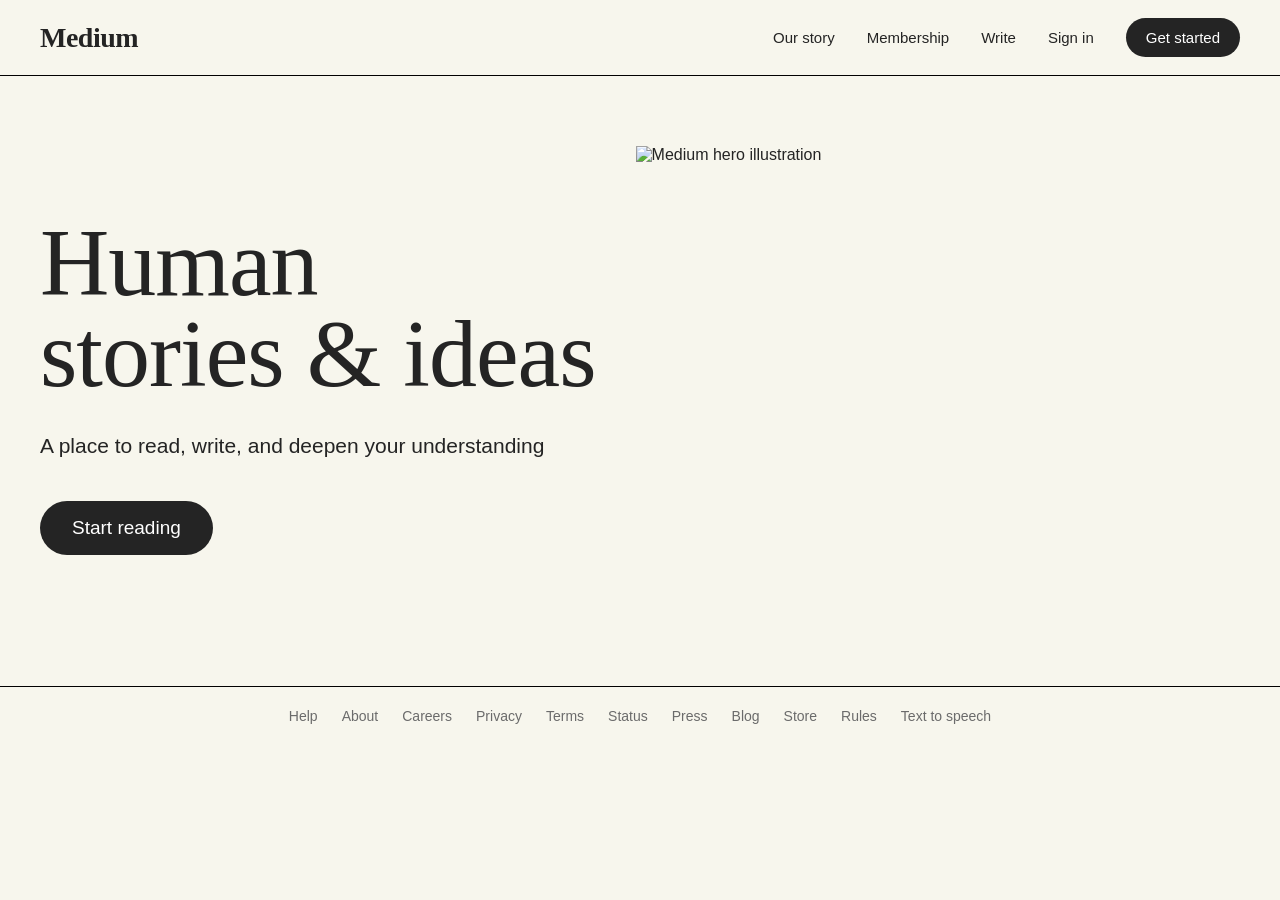
==== index.html @ da0d6d1f "Rename medium-landing.html to index.html" ====
<!doctype html>
<html lang="en">
  <head>
    <meta charset="UTF-8" />
    <meta
      name="viewport"
      content="width=device-width, initial-scale=1, viewport-fit=cover"
    />
    <title>Medium: Read and write stories</title>
    <link rel="stylesheet" href="style.css" />
  </head>
  <body>
    <header>
      <div class="logo">Medium</div>
      <nav>
        <a href="#" class="hide-narrow">Our story</a>
        <a href="#" class="hide-narrow">Membership</a>
        <a href="#" class="hide-narrow">Write</a>
        <a href="#" class="hide-narrow">Sign in</a>
        <button class="get-started">Get started</button>
      </nav>
    </header>

    <main class="hero">
      <div class="hero-text">
        <h1>Human<br />stories &amp; ideas</h1>
        <p>A place to read, write, and deepen your understanding</p>
        <button class="start-reading">Start reading</button>
      </div>

      <div class="hero-art">
        <img
          src="4_SdjkdS98aKH76I8eD0_qjw.webp"
          alt="Medium hero illustration"
        />
      </div>
    </main>

    <footer>
      <ul>
        <li><a href="#">Help</a></li>
        <li><a href="#">About</a></li>
        <li><a href="#">Careers</a></li>
        <li><a href="#">Privacy</a></li>
        <li><a href="#">Terms</a></li>
        <li><a href="#" class="hide-narrow">Status</a></li>
        <li><a href="#" class="hide-narrow">Press</a></li>
        <li><a href="#" class="hide-narrow">Blog</a></li>
        <li><a href="#" class="hide-narrow">Store</a></li>
        <li><a href="#" class="hide-narrow">Rules</a></li>
        <li><a href="#" class="hide-narrow">Text to speech</a></li>
      </ul>
    </footer>
  </body>
</html>
---- style.css ----
:root {
  --cream: #f7f6ed;
  --ink: #242424;
  --green: #1a8917;
  --line: #010101;
  box-sizing: border-box;
}
* {
  box-sizing: inherit;
  margin: 0;
  padding: 0;
}
html,
body {
  height: 100%;
  background: var(--cream);
  color: var(--ink);
  font-family: "Helvetica Neue", Helvetica, Arial, sans-serif;
}

/* ---------- Header ---------- */
header {
  display: flex;
  align-items: center;
  justify-content: space-between;
  padding: 18px 40px;
  border-bottom: 1px solid var(--line);
}
.logo {
  font-family: Georgia, "Times New Roman", serif;
  font-weight: 700;
  font-size: 28px;
  letter-spacing: -0.5px;
  color: var(--ink);
}
nav {
  display: flex;
  align-items: center;
  gap: 32px;
}
nav a {
  color: var(--ink);
  text-decoration: none;
  font-size: 15px;
}
nav a.hide-narrow {
  display: inline;
}
.get-started {
  background: var(--ink);
  color: #fff;
  border: none;
  border-radius: 999px;
  padding: 11px 20px;
  font-size: 15px;
  cursor: pointer;
}

/* ---------- Hero ---------- */
.hero {
  position: relative;
  max-width: 1500px;
  margin: 0 auto;
  padding: 70px 40px 60px;
  display: flex;
  align-items: center;
  gap: 40px;
  overflow: hidden;
  min-height: 560px;
}
.hero-text {
  position: relative;
  z-index: 2;
  max-width: 640px;
  flex-shrink: 0;
}
.hero-text h1 {
  font-family: Georgia, "Times New Roman", serif;
  font-weight: 400;
  font-size: 96px;
  line-height: 0.95;
  letter-spacing: -1px;
  margin-bottom: 32px;
}
.hero-text p {
  font-size: 21px;
  line-height: 1.4;
  margin-bottom: 40px;
  color: var(--ink);
}
.start-reading {
  background: var(--ink);
  color: #fff;
  border: none;
  border-radius: 999px;
  padding: 16px 32px;
  font-size: 19px;
  cursor: pointer;
}

.hero-art {
  position: relative;
  flex: 1;
  height: 480px;
  min-width: 300px;
}
.hero-art img {
  width: 100%;
  height: 100%;
  object-fit: contain;
  object-position: right center;
  display: block;
}

footer {
  border-top: 1px solid var(--line);
  padding: 20px 40px 10px;
}
footer ul {
  list-style: none;
  display: flex;
  flex-wrap: wrap;
  gap: 24px;
  justify-content: center;
}
footer a {
  color: #6b6b6b;
  text-decoration: none;
  font-size: 14px;
}

/* ---------- Responsive ---------- */
@media (max-width: 900px) {
  .hero {
    flex-direction: column;
    align-items: flex-start;
    padding-top: 40px;
  }
  .hero-text h1 {
    font-size: 64px;
  }
  .hero-art {
    width: 100%;
    height: 260px;
  }
}

@media (max-width: 640px) {
  header {
    padding: 20px;
  }
  nav a.hide-narrow {
    display: none;
  }
  footer ul li a.hide-narrow {
    display: none;
  }
  .logo {
    font-size: 22px;
  }
  .get-started {
    padding: 9px 16px;
    font-size: 14px;
  }

  .hero {
    padding: 30px 20px 20px;
    gap: 0;
  }
  .hero-text h1 {
    font-size: 52px;
  }
  .hero-text p {
    font-size: 18px;
  }
  .start-reading {
    background: var(--green);
    width: 100%;
    text-align: center;
  }
  .hero-art {
    height: 200px;
    margin-top: 10px;
  }
}
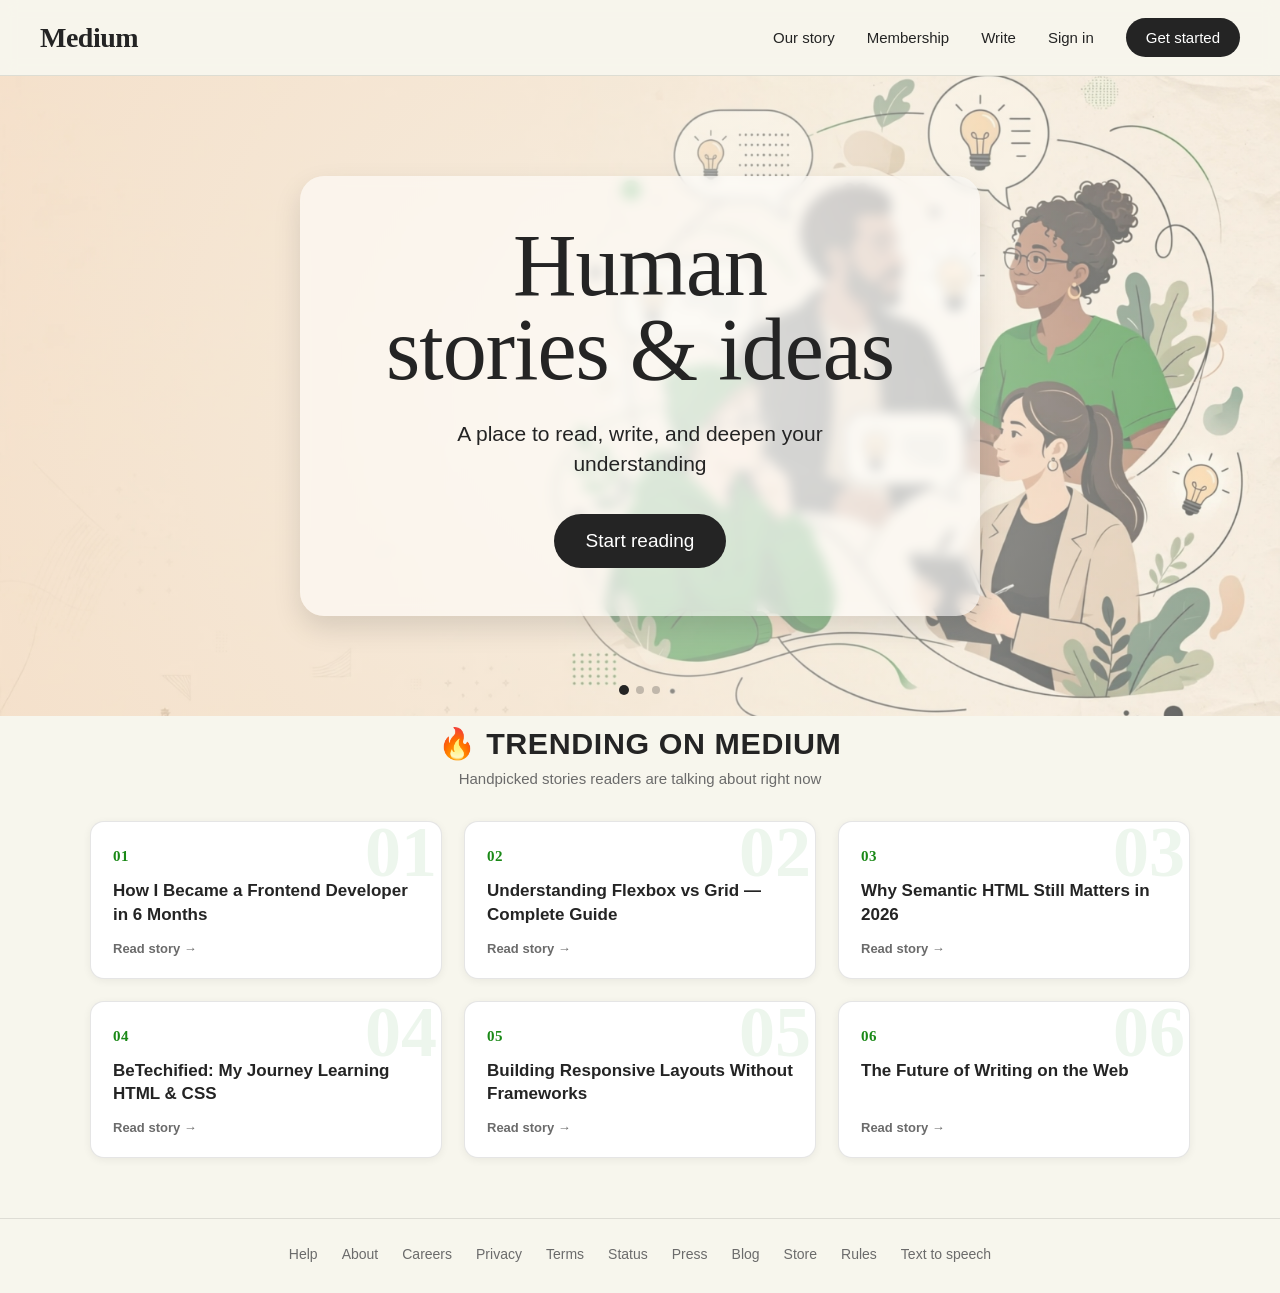
==== commit f039177a: "Add files via upload" ====
--- a/index.html
+++ b/index.html
@@ -10,31 +10,95 @@
     <link rel="stylesheet" href="style.css" />
   </head>
   <body>
-    <header>
+    <div id="intro-splash" aria-hidden="true">
+      <span class="intro-logo">Medium</span>
+    </div>
+
+    <header id="site-header">
       <div class="logo">Medium</div>
-      <nav>
+      <nav id="site-nav">
         <a href="#" class="hide-narrow">Our story</a>
         <a href="#" class="hide-narrow">Membership</a>
         <a href="#" class="hide-narrow">Write</a>
         <a href="#" class="hide-narrow">Sign in</a>
         <button class="get-started">Get started</button>
       </nav>
+      <button
+        class="menu-toggle"
+        id="menu-toggle"
+        aria-label="Toggle menu"
+        aria-expanded="false"
+        aria-controls="site-nav"
+      >
+        <span></span>
+        <span></span>
+        <span></span>
+      </button>
     </header>
 
-    <main class="hero">
+    <main class="hero" id="hero">
+      <div class="hero-slideshow" id="hero-slideshow"></div>
+      <div class="hero-overlay"></div>
+
       <div class="hero-text">
-        <h1>Human<br />stories &amp; ideas</h1>
-        <p>A place to read, write, and deepen your understanding</p>
-        <button class="start-reading">Start reading</button>
+        <h1 class="reveal" style="--reveal-delay: 0.05s">
+          Human<br />stories &amp; ideas
+        </h1>
+        <p class="reveal" style="--reveal-delay: 0.2s">
+          A place to read, write, and deepen your understanding
+        </p>
+        <button class="start-reading reveal" style="--reveal-delay: 0.35s">
+          Start reading
+        </button>
       </div>
 
-      <div class="hero-art">
-        <img
-          src="4_SdjkdS98aKH76I8eD0_qjw.webp"
-          alt="Medium hero illustration"
-        />
+      <div class="hero-dots" id="hero-dots"></div>
+    </main>
+
+    <section class="trending">
+      <div class="trending-head">
+        <h3>🔥 Trending on Medium</h3>
+        <p>Handpicked stories readers are talking about right now</p>
       </div>
-    </main>
+
+      <div class="trending-grid">
+        <article class="trend-card" data-num="01" tabindex="0">
+          <span class="num">01</span>
+          <p>How I Became a Frontend Developer in 6 Months</p>
+          <span class="read-more">Read story →</span>
+        </article>
+
+        <article class="trend-card" data-num="02" tabindex="0">
+          <span class="num">02</span>
+          <p>Understanding Flexbox vs Grid — Complete Guide</p>
+          <span class="read-more">Read story →</span>
+        </article>
+
+        <article class="trend-card" data-num="03" tabindex="0">
+          <span class="num">03</span>
+          <p>Why Semantic HTML Still Matters in 2026</p>
+          <span class="read-more">Read story →</span>
+        </article>
+
+        <article class="trend-card" data-num="04" tabindex="0">
+          <span class="num">04</span>
+          <p>BeTechified: My Journey Learning HTML &amp; CSS</p>
+          <span class="read-more">Read story →</span>
+        </article>
+
+        <article class="trend-card" data-num="05" tabindex="0">
+          <span class="num">05</span>
+          <p>Building Responsive Layouts Without Frameworks</p>
+          <span class="read-more">Read story →</span>
+        </article>
+
+        <article class="trend-card" data-num="06" tabindex="0">
+          <span class="num">06</span>
+          <p>The Future of Writing on the Web</p>
+          <span class="read-more">Read story →</span>
+        </article>
+      </div>
+    </section>
 
     <footer>
       <ul>
@@ -51,5 +115,7 @@
         <li><a href="#" class="hide-narrow">Text to speech</a></li>
       </ul>
     </footer>
+
+    <script src="script.js"></script>
   </body>
 </html>
--- a/style.css
+++ b/style.css
@@ -1,31 +1,146 @@
 :root {
   --cream: #f7f6ed;
   --ink: #242424;
+  --ink-soft: #6b6b6b;
   --green: #1a8917;
-  --line: #010101;
+  --green-dark: #156d13;
+  --line: rgba(0, 0, 0, 0.1);
+  --line-strong: rgba(0, 0, 0, 0.85);
+  --card-bg: #ffffff;
+  --radius: 14px;
+  --shadow-sm: 0 2px 8px rgba(0, 0, 0, 0.06);
+  --shadow-md: 0 12px 28px rgba(0, 0, 0, 0.12);
+  --ease: cubic-bezier(0.4, 0, 0.2, 1);
   box-sizing: border-box;
 }
+
 * {
   box-sizing: inherit;
   margin: 0;
   padding: 0;
 }
+
+html {
+  scroll-behavior: smooth;
+  scroll-padding-top: 90px;
+}
+
 html,
 body {
   height: 100%;
   background: var(--cream);
   color: var(--ink);
   font-family: "Helvetica Neue", Helvetica, Arial, sans-serif;
+  -webkit-font-smoothing: antialiased;
+}
+
+a,
+button {
+  font-family: inherit;
+}
+
+/* visible, tasteful focus state for keyboard users */
+a:focus-visible,
+button:focus-visible {
+  outline: 2px solid var(--green);
+  outline-offset: 3px;
+  border-radius: 4px;
+}
+
+/* ---------- Intro splash (shown briefly on load/refresh) ---------- */
+#intro-splash {
+  position: fixed;
+  inset: 0;
+  z-index: 999;
+  display: flex;
+  align-items: center;
+  justify-content: center;
+  background: var(--cream);
+  opacity: 1;
+  transition: opacity 0.55s var(--ease);
+}
+
+#intro-splash.hide {
+  opacity: 0;
+  pointer-events: none;
+}
+
+.intro-logo {
+  font-family: Georgia, "Times New Roman", serif;
+  font-weight: 700;
+  font-size: 44px;
+  letter-spacing: -0.5px;
+  color: var(--ink);
+  opacity: 0;
+  transform: scale(0.9);
+  animation: intro-pop 0.6s var(--ease) forwards;
+}
+
+@keyframes intro-pop {
+  0% {
+    opacity: 0;
+    transform: scale(0.88);
+  }
+  60% {
+    opacity: 1;
+    transform: scale(1.03);
+  }
+  100% {
+    opacity: 1;
+    transform: scale(1);
+  }
+}
+
+/* Prevent scroll/interaction flash while the splash is up */
+body.intro-lock {
+  overflow: hidden;
+}
+
+/* Hero content fades/slides in once the splash clears */
+.reveal {
+  opacity: 0;
+  transform: translateY(18px);
+}
+
+body.revealed .reveal {
+  animation: reveal-up 0.6s var(--ease) forwards;
+  animation-delay: var(--reveal-delay, 0s);
+}
+
+@keyframes reveal-up {
+  to {
+    opacity: 1;
+    transform: translateY(0);
+  }
+}
+
+@media (prefers-reduced-motion: reduce) {
+  .reveal {
+    opacity: 1;
+    transform: none;
+    animation: none;
+  }
 }
 
 /* ---------- Header ---------- */
 header {
+  position: sticky;
+  top: 0;
+  z-index: 50;
   display: flex;
   align-items: center;
   justify-content: space-between;
   padding: 18px 40px;
   border-bottom: 1px solid var(--line);
-}
+  background: rgba(247, 246, 237, 0.9);
+  backdrop-filter: saturate(180%) blur(8px);
+  transition: box-shadow 0.25s var(--ease);
+}
+
+header.scrolled {
+  box-shadow: 0 2px 10px rgba(0, 0, 0, 0.06);
+}
+
 .logo {
   font-family: Georgia, "Times New Roman", serif;
   font-weight: 700;
@@ -33,19 +148,36 @@
   letter-spacing: -0.5px;
   color: var(--ink);
 }
+
 nav {
   display: flex;
   align-items: center;
   gap: 32px;
 }
+
 nav a {
+  position: relative;
   color: var(--ink);
   text-decoration: none;
   font-size: 15px;
-}
-nav a.hide-narrow {
-  display: inline;
-}
+  padding: 4px 0;
+}
+
+nav a::after {
+  content: "";
+  position: absolute;
+  left: 0;
+  bottom: -2px;
+  width: 0%;
+  height: 1.5px;
+  background: var(--ink);
+  transition: width 0.2s var(--ease);
+}
+
+nav a:hover::after {
+  width: 100%;
+}
+
 .get-started {
   background: var(--ink);
   color: #fff;
@@ -54,40 +186,164 @@
   padding: 11px 20px;
   font-size: 15px;
   cursor: pointer;
+  transition:
+    transform 0.15s var(--ease),
+    background 0.15s var(--ease);
+}
+
+.get-started:hover {
+  background: #000;
+  transform: translateY(-1px);
+}
+
+.get-started:active {
+  transform: translateY(0);
+}
+
+.menu-toggle {
+  display: none;
+  background: none;
+  border: none;
+  cursor: pointer;
+  width: 32px;
+  height: 24px;
+  flex-direction: column;
+  justify-content: space-between;
+  padding: 0;
+}
+
+.menu-toggle span {
+  display: block;
+  height: 2px;
+  width: 100%;
+  background: var(--ink);
+  border-radius: 2px;
+  transition:
+    transform 0.25s var(--ease),
+    opacity 0.25s var(--ease);
+}
+
+.menu-toggle.open span:nth-child(1) {
+  transform: translateY(11px) rotate(45deg);
+}
+.menu-toggle.open span:nth-child(2) {
+  opacity: 0;
+}
+.menu-toggle.open span:nth-child(3) {
+  transform: translateY(-11px) rotate(-45deg);
 }
 
 /* ---------- Hero ---------- */
 .hero {
   position: relative;
-  max-width: 1500px;
+  width: 100%;
   margin: 0 auto;
-  padding: 70px 40px 60px;
+  padding: 70px 40px;
   display: flex;
   align-items: center;
-  gap: 40px;
+  justify-content: center;
   overflow: hidden;
-  min-height: 560px;
-}
+  min-height: 640px;
+  isolation: isolate;
+}
+
+/* Slideshow layer: stacked, absolutely-positioned slides that crossfade */
+.hero-slideshow {
+  position: absolute;
+  inset: 0;
+  z-index: 0;
+}
+
+.hero-slideshow .slide {
+  position: absolute;
+  inset: 0;
+  background-repeat: no-repeat;
+  background-position: center;
+  background-size: cover;
+  opacity: 0;
+  transition: opacity 1.2s var(--ease);
+}
+
+.hero-slideshow .slide.active {
+  opacity: 1;
+}
+
+/* Soft tint over the slides so centered text stays readable on any photo */
+.hero-overlay {
+  position: absolute;
+  inset: 0;
+  z-index: 1;
+  background: radial-gradient(
+    circle at center,
+    rgba(247, 246, 237, 0.72) 0%,
+    rgba(247, 246, 237, 0.55) 45%,
+    rgba(247, 246, 237, 0.35) 100%
+  );
+}
+
+/* Slideshow position dots */
+.hero-dots {
+  position: absolute;
+  left: 50%;
+  bottom: 22px;
+  transform: translateX(-50%);
+  z-index: 3;
+  display: flex;
+  gap: 8px;
+}
+
+.hero-dots button {
+  width: 8px;
+  height: 8px;
+  border-radius: 999px;
+  border: none;
+  background: rgba(36, 36, 36, 0.25);
+  cursor: pointer;
+  padding: 0;
+  transition:
+    background 0.2s var(--ease),
+    transform 0.2s var(--ease);
+}
+
+.hero-dots button.active {
+  background: var(--ink);
+  transform: scale(1.25);
+}
+
 .hero-text {
   position: relative;
   z-index: 2;
-  max-width: 640px;
-  flex-shrink: 0;
-}
+  max-width: 680px;
+  width: 100%;
+  margin: 0 auto;
+  text-align: center;
+  display: flex;
+  flex-direction: column;
+  align-items: center;
+  background: rgba(255, 255, 255, 0.55);
+  backdrop-filter: blur(6px);
+  border-radius: 24px;
+  padding: 48px 44px;
+  box-shadow: var(--shadow-md);
+}
+
 .hero-text h1 {
   font-family: Georgia, "Times New Roman", serif;
   font-weight: 400;
-  font-size: 96px;
+  font-size: 88px;
   line-height: 0.95;
   letter-spacing: -1px;
-  margin-bottom: 32px;
-}
+  margin-bottom: 28px;
+}
+
 .hero-text p {
   font-size: 21px;
   line-height: 1.4;
-  margin-bottom: 40px;
-  color: var(--ink);
-}
+  margin-bottom: 36px;
+  color: var(--ink);
+  max-width: 460px;
+}
+
 .start-reading {
   background: var(--ink);
   color: #fff;
@@ -96,26 +352,131 @@
   padding: 16px 32px;
   font-size: 19px;
   cursor: pointer;
-}
-
-.hero-art {
+  transition:
+    transform 0.15s var(--ease),
+    background 0.15s var(--ease),
+    box-shadow 0.15s var(--ease);
+}
+
+.start-reading:hover {
+  background: var(--green);
+  transform: translateY(-2px);
+  box-shadow: var(--shadow-sm);
+}
+
+.start-reading:active {
+  transform: translateY(0);
+}
+
+/* ---------- Trending ---------- */
+.trending {
+  padding: 10px 50px 60px;
+}
+
+.trending-head {
+  max-width: 1100px;
+  margin: 0 auto 34px;
+  text-align: center;
+}
+
+.trending-head h3 {
+  font-size: 1.9rem;
+  letter-spacing: 0.02em;
+  text-transform: uppercase;
+  margin-bottom: 8px;
+}
+
+.trending-head p {
+  color: var(--ink-soft);
+  font-size: 15px;
+}
+
+.trending-grid {
+  display: grid;
+  grid-template-columns: repeat(auto-fit, minmax(280px, 1fr));
+  gap: 22px;
+  max-width: 1100px;
+  margin: 0 auto;
+}
+
+.trend-card {
   position: relative;
-  flex: 1;
-  height: 480px;
-  min-width: 300px;
-}
-.hero-art img {
-  width: 100%;
-  height: 100%;
-  object-fit: contain;
-  object-position: right center;
-  display: block;
-}
-
+  display: flex;
+  flex-direction: column;
+  gap: 14px;
+  background: var(--card-bg);
+  border: 1px solid var(--line);
+  border-radius: var(--radius);
+  padding: 26px 22px 22px;
+  box-shadow: var(--shadow-sm);
+  overflow: hidden;
+  transition:
+    transform 0.22s var(--ease),
+    box-shadow 0.22s var(--ease),
+    border-color 0.22s var(--ease);
+  cursor: pointer;
+}
+
+.trend-card::before {
+  content: attr(data-num);
+  position: absolute;
+  top: -6px;
+  right: 4px;
+  font-family: Georgia, "Times New Roman", serif;
+  font-size: 72px;
+  font-weight: 700;
+  color: rgba(26, 137, 23, 0.08);
+  line-height: 1;
+  pointer-events: none;
+}
+
+.trend-card:hover {
+  transform: translateY(-5px);
+  box-shadow: var(--shadow-md);
+  border-color: rgba(26, 137, 23, 0.35);
+}
+
+.trend-card .num {
+  font-family: Georgia, "Times New Roman", serif;
+  font-size: 15px;
+  font-weight: 700;
+  color: var(--green);
+  letter-spacing: 0.04em;
+}
+
+.trend-card p {
+  font-size: 17px;
+  font-weight: 600;
+  line-height: 1.4;
+  color: var(--ink);
+  position: relative;
+  z-index: 1;
+}
+
+.trend-card .read-more {
+  margin-top: auto;
+  display: inline-flex;
+  align-items: center;
+  gap: 6px;
+  font-size: 13px;
+  font-weight: 600;
+  color: var(--ink-soft);
+  transition:
+    gap 0.2s var(--ease),
+    color 0.2s var(--ease);
+}
+
+.trend-card:hover .read-more {
+  color: var(--green-dark);
+  gap: 10px;
+}
+
+/* ---------- Footer ---------- */
 footer {
   border-top: 1px solid var(--line);
-  padding: 20px 40px 10px;
-}
+  padding: 26px 40px 30px;
+}
+
 footer ul {
   list-style: none;
   display: flex;
@@ -123,63 +484,110 @@
   gap: 24px;
   justify-content: center;
 }
+
 footer a {
-  color: #6b6b6b;
+  color: var(--ink-soft);
   text-decoration: none;
   font-size: 14px;
+  transition: color 0.15s var(--ease);
+}
+
+footer a:hover {
+  color: var(--ink);
+  text-decoration: underline;
 }
 
 /* ---------- Responsive ---------- */
 @media (max-width: 900px) {
   .hero {
+    padding: 50px 24px;
+    min-height: 520px;
+  }
+  .hero-text {
+    padding: 36px 28px;
+  }
+  .hero-text h1 {
+    font-size: 64px;
+  }
+}
+
+@media (max-width: 640px) {
+  header {
+    padding: 16px 20px;
+  }
+
+  .menu-toggle {
+    display: flex;
+  }
+
+  nav {
+    position: fixed;
+    top: 64px;
+    left: 0;
+    right: 0;
     flex-direction: column;
     align-items: flex-start;
-    padding-top: 40px;
-  }
-  .hero-text h1 {
-    font-size: 64px;
-  }
-  .hero-art {
-    width: 100%;
-    height: 260px;
-  }
-}
-
-@media (max-width: 640px) {
-  header {
-    padding: 20px;
-  }
+    gap: 18px;
+    background: var(--cream);
+    padding: 22px 24px 26px;
+    border-bottom: 1px solid var(--line);
+    transform: translateY(-8px);
+    opacity: 0;
+    pointer-events: none;
+    transition:
+      transform 0.2s var(--ease),
+      opacity 0.2s var(--ease);
+  }
+
+  nav.open {
+    transform: translateY(0);
+    opacity: 1;
+    pointer-events: auto;
+  }
+
   nav a.hide-narrow {
-    display: none;
-  }
+    display: inline;
+    font-size: 17px;
+  }
+
   footer ul li a.hide-narrow {
     display: none;
   }
+
   .logo {
     font-size: 22px;
   }
+
   .get-started {
     padding: 9px 16px;
     font-size: 14px;
   }
 
   .hero {
-    padding: 30px 20px 20px;
-    gap: 0;
-  }
+    padding: 30px 16px;
+    min-height: 460px;
+  }
+
+  .hero-text {
+    padding: 28px 20px;
+    border-radius: 18px;
+  }
+
   .hero-text h1 {
-    font-size: 52px;
-  }
+    font-size: 44px;
+  }
+
   .hero-text p {
-    font-size: 18px;
-  }
+    font-size: 17px;
+  }
+
   .start-reading {
     background: var(--green);
     width: 100%;
     text-align: center;
   }
-  .hero-art {
-    height: 200px;
-    margin-top: 10px;
-  }
-}
+
+  .trending {
+    padding: 0 20px 40px;
+  }
+}
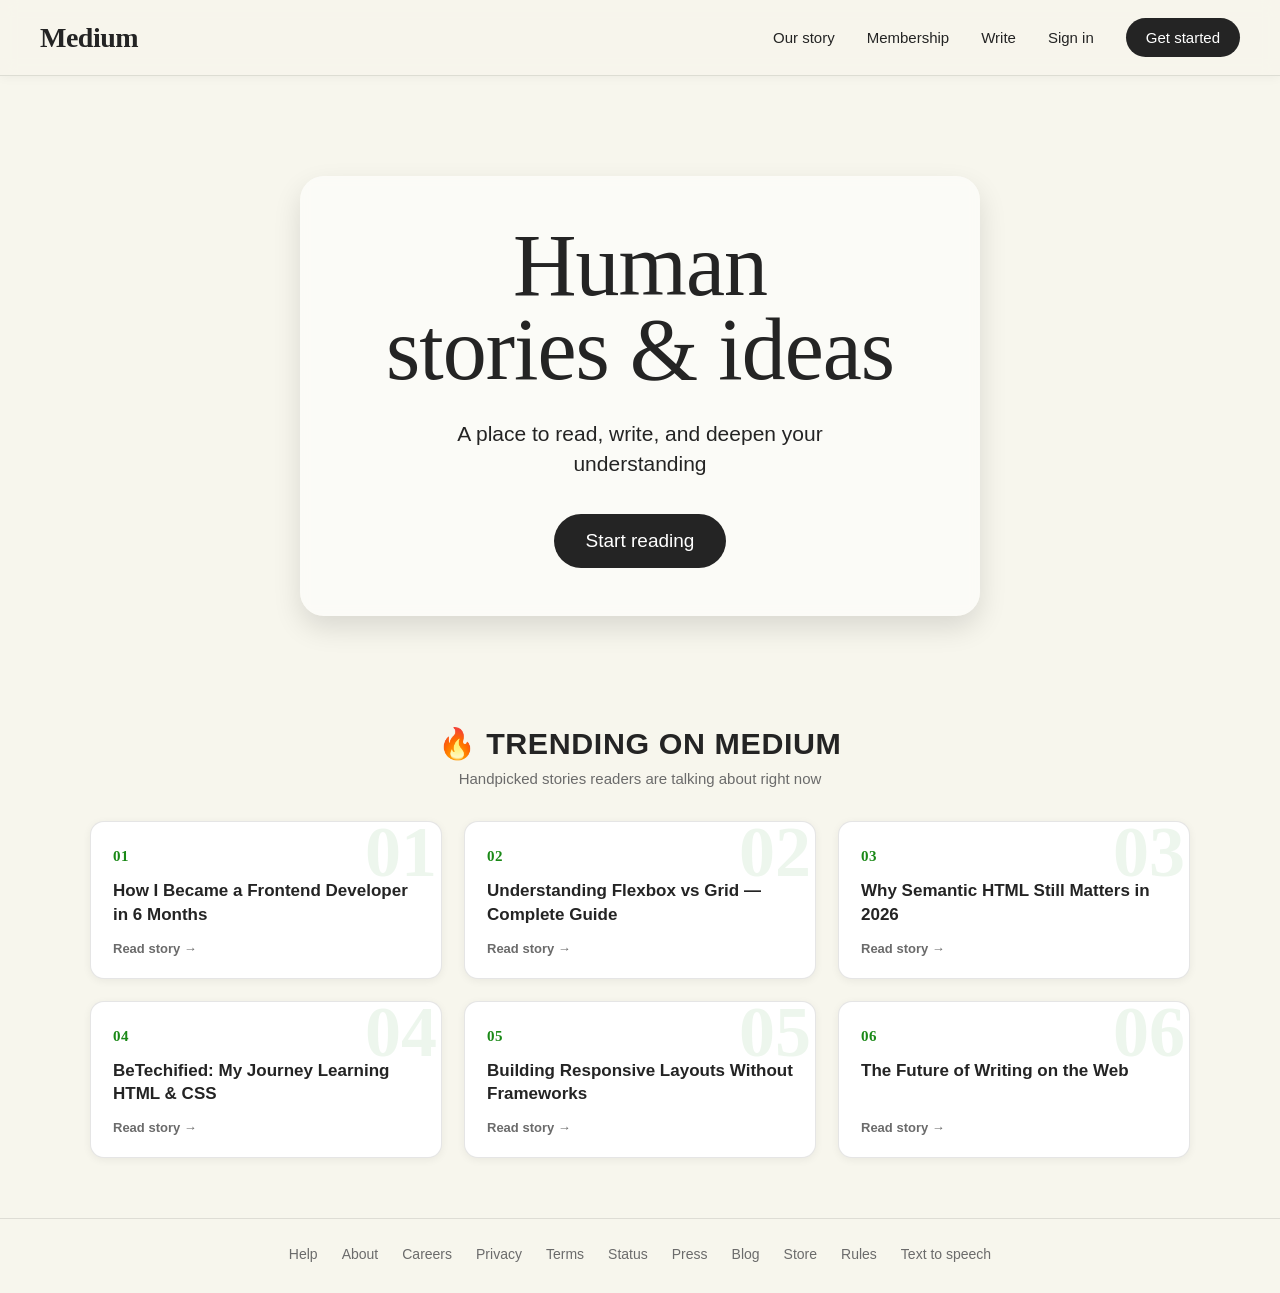
==== commit 85a67ed4: "Add files via upload" ====
--- a/index.html
+++ b/index.html
@@ -16,6 +16,15 @@
 
     <header id="site-header">
       <div class="logo">Medium</div>
+
+      <!-- CSS-only mobile menu (checkbox hack): no JS needed -->
+      <input type="checkbox" id="nav-toggle" class="nav-toggle-input" />
+      <label for="nav-toggle" class="menu-toggle" aria-label="Toggle menu">
+        <span></span>
+        <span></span>
+        <span></span>
+      </label>
+
       <nav id="site-nav">
         <a href="#" class="hide-narrow">Our story</a>
         <a href="#" class="hide-narrow">Membership</a>
@@ -23,36 +32,32 @@
         <a href="#" class="hide-narrow">Sign in</a>
         <button class="get-started">Get started</button>
       </nav>
-      <button
-        class="menu-toggle"
-        id="menu-toggle"
-        aria-label="Toggle menu"
-        aria-expanded="false"
-        aria-controls="site-nav"
-      >
-        <span></span>
-        <span></span>
-        <span></span>
-      </button>
     </header>
 
     <main class="hero" id="hero">
-      <div class="hero-slideshow" id="hero-slideshow"></div>
+      <div class="hero-slideshow" id="hero-slideshow">
+        <div
+          class="slide slide-1"
+          style="background-image: url(&quot;bg2.jpg&quot;)"
+        ></div>
+        <div
+          class="slide slide-2"
+          style="background-image: url(&quot;bg.png&quot;)"
+        ></div>
+        <div
+          class="slide slide-3"
+          style="background-image: url(&quot;bg3.jpeg&quot;)"
+        ></div>
+      </div>
       <div class="hero-overlay"></div>
 
       <div class="hero-text">
-        <h1 class="reveal" style="--reveal-delay: 0.05s">
-          Human<br />stories &amp; ideas
-        </h1>
-        <p class="reveal" style="--reveal-delay: 0.2s">
+        <h1 class="reveal reveal-1">Human<br />stories &amp; ideas</h1>
+        <p class="reveal reveal-2">
           A place to read, write, and deepen your understanding
         </p>
-        <button class="start-reading reveal" style="--reveal-delay: 0.35s">
-          Start reading
-        </button>
+        <button class="start-reading reveal reveal-3">Start reading</button>
       </div>
-
-      <div class="hero-dots" id="hero-dots"></div>
     </main>
 
     <section class="trending">
@@ -115,7 +120,5 @@
         <li><a href="#" class="hide-narrow">Text to speech</a></li>
       </ul>
     </footer>
-
-    <script src="script.js"></script>
   </body>
 </html>
--- a/style.css
+++ b/style.css
@@ -41,13 +41,16 @@
 
 /* visible, tasteful focus state for keyboard users */
 a:focus-visible,
-button:focus-visible {
+button:focus-visible,
+.menu-toggle:focus-visible {
   outline: 2px solid var(--green);
   outline-offset: 3px;
   border-radius: 4px;
 }
 
-/* ---------- Intro splash (shown briefly on load/refresh) ---------- */
+/* =========================================================
+   Intro splash — pure CSS, runs automatically on every load
+   ========================================================= */
 #intro-splash {
   position: fixed;
   inset: 0;
@@ -56,13 +59,7 @@
   align-items: center;
   justify-content: center;
   background: var(--cream);
-  opacity: 1;
-  transition: opacity 0.55s var(--ease);
-}
-
-#intro-splash.hide {
-  opacity: 0;
-  pointer-events: none;
+  animation: splash-fade 1.1s var(--ease) forwards;
 }
 
 .intro-logo {
@@ -72,7 +69,7 @@
   letter-spacing: -0.5px;
   color: var(--ink);
   opacity: 0;
-  transform: scale(0.9);
+  transform: scale(0.88);
   animation: intro-pop 0.6s var(--ease) forwards;
 }
 
@@ -91,20 +88,36 @@
   }
 }
 
-/* Prevent scroll/interaction flash while the splash is up */
-body.intro-lock {
-  overflow: hidden;
-}
-
-/* Hero content fades/slides in once the splash clears */
+/* Splash holds, then fades away and stops blocking clicks */
+@keyframes splash-fade {
+  0%,
+  55% {
+    opacity: 1;
+    visibility: visible;
+    pointer-events: auto;
+  }
+  100% {
+    opacity: 0;
+    visibility: hidden;
+    pointer-events: none;
+  }
+}
+
+/* Hero content fades/slides in right after the splash clears */
 .reveal {
   opacity: 0;
   transform: translateY(18px);
-}
-
-body.revealed .reveal {
   animation: reveal-up 0.6s var(--ease) forwards;
-  animation-delay: var(--reveal-delay, 0s);
+}
+
+.reveal-1 {
+  animation-delay: 1.2s;
+}
+.reveal-2 {
+  animation-delay: 1.4s;
+}
+.reveal-3 {
+  animation-delay: 1.6s;
 }
 
 @keyframes reveal-up {
@@ -115,6 +128,10 @@
 }
 
 @media (prefers-reduced-motion: reduce) {
+  #intro-splash {
+    display: none;
+  }
+  .intro-logo,
   .reveal {
     opacity: 1;
     transform: none;
@@ -134,11 +151,7 @@
   border-bottom: 1px solid var(--line);
   background: rgba(247, 246, 237, 0.9);
   backdrop-filter: saturate(180%) blur(8px);
-  transition: box-shadow 0.25s var(--ease);
-}
-
-header.scrolled {
-  box-shadow: 0 2px 10px rgba(0, 0, 0, 0.06);
+  box-shadow: 0 2px 10px rgba(0, 0, 0, 0.04);
 }
 
 .logo {
@@ -200,6 +213,21 @@
   transform: translateY(0);
 }
 
+/* =========================================================
+   Mobile menu — CSS-only "checkbox hack", no JS
+   ========================================================= */
+
+/* visually hidden but still focusable/toggleable checkbox */
+.nav-toggle-input {
+  position: absolute;
+  width: 1px;
+  height: 1px;
+  margin: -1px;
+  overflow: hidden;
+  clip: rect(0, 0, 0, 0);
+  white-space: nowrap;
+}
+
 .menu-toggle {
   display: none;
   background: none;
@@ -223,13 +251,14 @@
     opacity 0.25s var(--ease);
 }
 
-.menu-toggle.open span:nth-child(1) {
+/* hamburger -> X, driven purely by :checked */
+.nav-toggle-input:checked ~ .menu-toggle span:nth-child(1) {
   transform: translateY(11px) rotate(45deg);
 }
-.menu-toggle.open span:nth-child(2) {
+.nav-toggle-input:checked ~ .menu-toggle span:nth-child(2) {
   opacity: 0;
 }
-.menu-toggle.open span:nth-child(3) {
+.nav-toggle-input:checked ~ .menu-toggle span:nth-child(3) {
   transform: translateY(-11px) rotate(-45deg);
 }
 
@@ -247,7 +276,12 @@
   isolation: isolate;
 }
 
-/* Slideshow layer: stacked, absolutely-positioned slides that crossfade */
+/* =========================================================
+   Hero slideshow — pure CSS, three slides, no JS.
+
+   Total loop: 15s. Each image holds for ~4s and crossfades into
+   the next over 1s. To add a 4th image, see the note below.
+   ========================================================= */
 .hero-slideshow {
   position: absolute;
   inset: 0;
@@ -261,12 +295,78 @@
   background-position: center;
   background-size: cover;
   opacity: 0;
-  transition: opacity 1.2s var(--ease);
-}
-
-.hero-slideshow .slide.active {
-  opacity: 1;
-}
+}
+
+.slide-1 {
+  animation: hero-fade-1 15s var(--ease) infinite;
+}
+.slide-2 {
+  animation: hero-fade-2 15s var(--ease) infinite;
+}
+.slide-3 {
+  animation: hero-fade-3 15s var(--ease) infinite;
+}
+
+/* visible 0%–33.3% (0s–5s), fades out over the final 1s of its turn */
+@keyframes hero-fade-1 {
+  0% {
+    opacity: 1;
+  }
+  26.7% {
+    opacity: 1;
+  }
+  33.3% {
+    opacity: 0;
+  }
+  100% {
+    opacity: 0;
+  }
+}
+
+/* fades in at 33.3% (5s), holds, fades out by 66.7% (10s) */
+@keyframes hero-fade-2 {
+  0% {
+    opacity: 0;
+  }
+  33.3% {
+    opacity: 0;
+  }
+  40% {
+    opacity: 1;
+  }
+  60% {
+    opacity: 1;
+  }
+  66.7% {
+    opacity: 0;
+  }
+  100% {
+    opacity: 0;
+  }
+}
+
+/* fades in at 66.7% (10s), holds, fades back out right at the loop point */
+@keyframes hero-fade-3 {
+  0% {
+    opacity: 0;
+  }
+  66.7% {
+    opacity: 0;
+  }
+  73.3% {
+    opacity: 1;
+  }
+  93.3% {
+    opacity: 1;
+  }
+  100% {
+    opacity: 0;
+  }
+}
+
+/* To add a 4th slide: switch each slide to a 20s duration, give every
+   slide a 5s-wide window (25% of 20s) with a 1s fade at each edge, and
+   add a matching hero-fade-4 keyframe following the same pattern. */
 
 /* Soft tint over the slides so centered text stays readable on any photo */
 .hero-overlay {
@@ -279,35 +379,6 @@
     rgba(247, 246, 237, 0.55) 45%,
     rgba(247, 246, 237, 0.35) 100%
   );
-}
-
-/* Slideshow position dots */
-.hero-dots {
-  position: absolute;
-  left: 50%;
-  bottom: 22px;
-  transform: translateX(-50%);
-  z-index: 3;
-  display: flex;
-  gap: 8px;
-}
-
-.hero-dots button {
-  width: 8px;
-  height: 8px;
-  border-radius: 999px;
-  border: none;
-  background: rgba(36, 36, 36, 0.25);
-  cursor: pointer;
-  padding: 0;
-  transition:
-    background 0.2s var(--ease),
-    transform 0.2s var(--ease);
-}
-
-.hero-dots button.active {
-  background: var(--ink);
-  transform: scale(1.25);
 }
 
 .hero-text {
@@ -539,7 +610,8 @@
       opacity 0.2s var(--ease);
   }
 
-  nav.open {
+  /* nav is a later sibling of the checkbox, so :checked reveals it */
+  .nav-toggle-input:checked ~ nav {
     transform: translateY(0);
     opacity: 1;
     pointer-events: auto;
